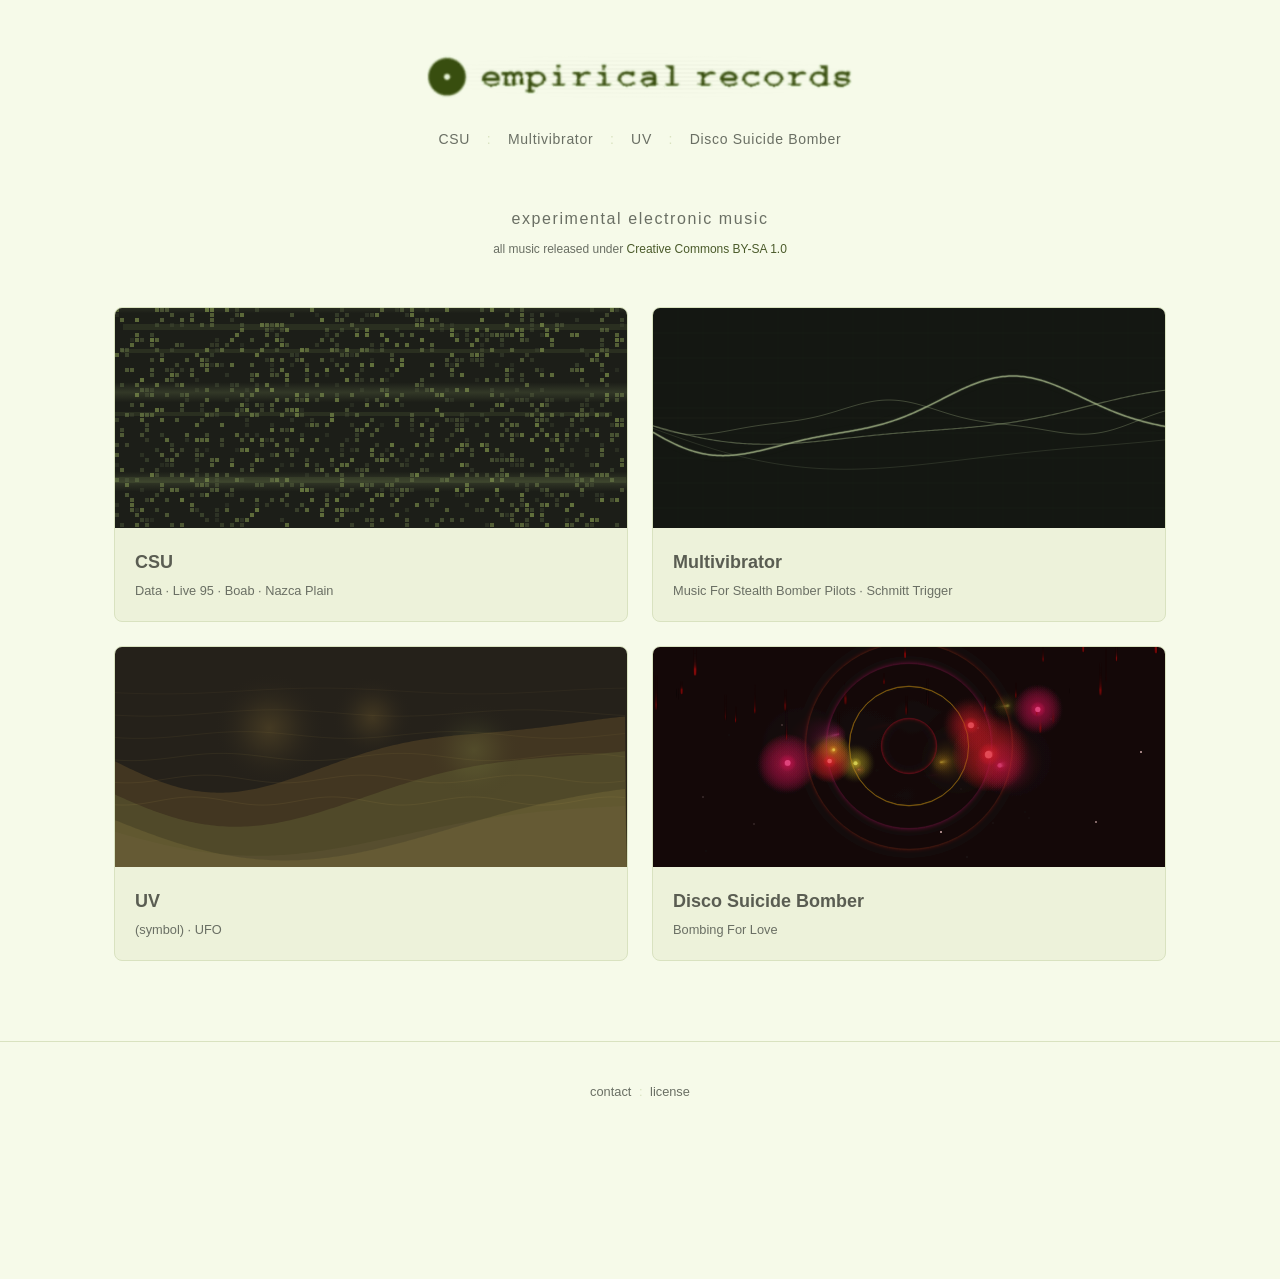
==== index.html @ c66c8b24 "Add audio-reactive canvas animations using Web Audio API Connect the audio player to an AnalyserNode" ====
<!DOCTYPE html>
<html lang="en">
<head>
    <meta charset="UTF-8">
    <meta name="viewport" content="width=device-width, initial-scale=1.0">
    <title>empirical records | Experimental Electronic Music</title>
    <meta name="description" content="Independent archive of experimental electronic music from CSU, Multivibrator, UV, and Disco Suicide Bomber. All releases are under Creative Commons BY-SA 1.0.">
    <link rel="canonical" href="https://www.empiricalrecords.com/">
    <meta property="og:type" content="website">
    <meta property="og:site_name" content="empirical records">
    <meta property="og:title" content="empirical records">
    <meta property="og:description" content="Independent archive of experimental electronic music from CSU, Multivibrator, UV, and Disco Suicide Bomber.">
    <meta property="og:url" content="https://www.empiricalrecords.com/">
    <meta property="og:image" content="https://www.empiricalrecords.com/images/empiricalRecordsLogo.gif">
    <meta name="twitter:card" content="summary">
    <link rel="stylesheet" href="css/style.css?v4">
    <link rel="icon" href="/favicon.ico" type="image/x-icon">
    <link rel="shortcut icon" href="/favicon.ico" type="image/x-icon">
</head>
<body>
    <header>
        <a href="/" class="logo-link">
            <img src="images/empiricalRecordsLogo.gif" alt="empirical records" class="logo">
        </a>
        <nav id="main-nav" aria-label="Artists">
            <a href="/artist-csu">CSU</a>
            <span class="sep">:</span>
            <a href="/artist-multivibrator">Multivibrator</a>
            <span class="sep">:</span>
            <a href="/artist-uv">UV</a>
            <span class="sep">:</span>
            <a href="/artist-dsb">Disco Suicide Bomber</a>
        </nav>
    </header>

    <main class="home">
        <section class="hero">
            <h1 class="sr-only">empirical records</h1>
            <p class="tagline">experimental electronic music</p>
            <p class="cc-note">all music released under <a href="https://creativecommons.org/licenses/by-sa/1.0/" target="_blank" rel="noopener">Creative Commons BY-SA 1.0</a></p>
        </section>

        <section class="artists-grid">
            <a href="/artist-csu" class="artist-card">
                <div class="artist-card-img" data-artist="csu"></div>
                <div class="artist-card-body">
                    <h2>CSU</h2>
                    <p>Data &middot; Live 95 &middot; Boab &middot; Nazca Plain</p>
                </div>
            </a>
            <a href="/artist-multivibrator" class="artist-card">
                <div class="artist-card-img" data-artist="multivibrator"></div>
                <div class="artist-card-body">
                    <h2>Multivibrator</h2>
                    <p>Music For Stealth Bomber Pilots &middot; Schmitt Trigger</p>
                </div>
            </a>
            <a href="/artist-uv" class="artist-card">
                <div class="artist-card-img" data-artist="uv"></div>
                <div class="artist-card-body">
                    <h2>UV</h2>
                    <p>(symbol) &middot; UFO</p>
                </div>
            </a>
            <a href="/artist-dsb" class="artist-card">
                <div class="artist-card-img" data-artist="dsb"></div>
                <div class="artist-card-body">
                    <h2>Disco Suicide Bomber</h2>
                    <p>Bombing For Love</p>
                </div>
            </a>
        </section>
    </main>

    <div id="player" class="player" aria-hidden="true" inert>
        <div class="player-track" aria-live="polite">
            <span id="player-artist" class="player-artist"></span>
            <span id="player-title" class="player-title"></span>
        </div>
        <div class="player-controls">
            <button id="player-prev" class="player-btn" title="Previous" aria-label="Previous track">&#9664;&#9664;</button>
            <button id="player-play" class="player-btn player-btn-main" title="Play" aria-label="Play" aria-pressed="false">&#9654;</button>
            <button id="player-next" class="player-btn" title="Next" aria-label="Next track">&#9654;&#9654;</button>
        </div>
        <div class="player-progress-wrap" id="player-progress-wrap" tabindex="0" role="slider" aria-label="Seek position" aria-valuemin="0" aria-valuemax="100" aria-valuenow="0">
            <div class="player-progress" id="player-progress"></div>
        </div>
        <div class="player-time">
            <span id="player-current">0:00</span>
            <span id="player-duration">0:00</span>
        </div>
        <div class="player-volume-wrap">
            <input type="range" id="player-volume" min="0" max="1" step="0.01" value="0.8" class="player-volume" aria-label="Volume">
        </div>
    </div>

    <footer>
        <a href="mailto:info@empiricalrecords.com">contact</a>
        <span class="sep">:</span>
        <a href="https://creativecommons.org/licenses/by-sa/1.0/" target="_blank" rel="noopener">license</a>
    </footer>

    <script src="js/cards.js?v5"></script>
    <script src="js/player.js?v5"></script>
</body>
</html>
---- css/style.css ----
/* === Reset & Base === */
*, *::before, *::after { box-sizing: border-box; margin: 0; padding: 0; }

:root {
    --bg: #F6FAE9;
    --bg-card: #EDF2DA;
    --bg-dark: #3A3D32;
    --text: #5A5D52;
    --text-muted: #6A6F64;
    --accent: #4A5A2A;
    --accent-light: #6B7B4A;
    --border: #D9E2C0;
    --player-bg: #3A3D32;
    --player-text: #D9E2C0;
    --player-accent: #A8B88A;
}

html { font-size: 16px; scroll-behavior: smooth; }

body {
    font-family: -apple-system, BlinkMacSystemFont, 'Segoe UI', Roboto, sans-serif;
    color: var(--text);
    background-color: var(--bg);
    line-height: 1.6;
    min-height: 100vh;
    padding-bottom: 80px;
}

a { color: var(--accent); text-decoration: none; transition: color 0.2s; }
a:hover { color: var(--text); }

/* === Header === */
header {
    text-align: center;
    padding: 3rem 1rem 1.5rem;
}

.logo-link {
    display: inline-flex;
    align-items: center;
    gap: 0.75rem;
    color: var(--text);
    transition: transform 0.3s ease, filter 0.3s ease;
    position: relative;
}
.logo-link:hover {
    color: var(--accent);
    transform: scale(1.03);
    filter: drop-shadow(0 2px 8px rgba(74, 90, 42, 0.2));
}

/* Subtle scan-line / static overlay on logo */
.logo-link::after {
    content: '';
    position: absolute;
    inset: 0;
    background:
        repeating-linear-gradient(
            0deg,
            transparent,
            transparent 2px,
            rgba(90, 93, 82, 0.03) 2px,
            rgba(90, 93, 82, 0.03) 4px
        );
    pointer-events: none;
    animation: logo-scan 4s linear infinite;
    mix-blend-mode: multiply;
    -webkit-mask-image: radial-gradient(ellipse 70% 60% at center, black 30%, transparent 70%);
    mask-image: radial-gradient(ellipse 70% 60% at center, black 30%, transparent 70%);
}

@keyframes logo-scan {
    0% { background-position: 0 0; }
    100% { background-position: 0 40px; }
}

.logo {
    height: 56px;
    width: auto;
}

nav#main-nav {
    margin-top: 1rem;
    font-size: 0.875rem;
    letter-spacing: 0.05em;
}

nav#main-nav a {
    color: var(--text-muted);
    padding: 0.25rem 0.5rem;
    transition: color 0.2s;
    position: relative;
}
nav#main-nav a::after {
    content: '';
    position: absolute;
    bottom: 0;
    left: 50%;
    width: 0;
    height: 1px;
    background: var(--accent);
    transition: width 0.25s ease, left 0.25s ease;
}
nav#main-nav a:hover::after {
    width: 80%;
    left: 10%;
}
nav#main-nav a:hover,
nav#main-nav a.active { color: var(--text); }
nav#main-nav a.active::after {
    width: 80%;
    left: 10%;
}

.sep { color: var(--border); margin: 0 0.25rem; }

/* === Home Hero === */
.home .hero {
    text-align: center;
    padding: 2rem 1rem 3rem;
}

.tagline {
    font-size: 1rem;
    color: var(--text-muted);
    letter-spacing: 0.1em;
    margin-bottom: 0.5rem;
}

.sr-only {
    position: absolute;
    width: 1px;
    height: 1px;
    padding: 0;
    margin: -1px;
    overflow: hidden;
    clip: rect(0, 0, 0, 0);
    white-space: nowrap;
    border: 0;
}

.cc-note {
    font-size: 0.75rem;
    color: var(--text-muted);
}

/* === Artists Grid === */
.artists-grid {
    display: grid;
    grid-template-columns: repeat(2, 1fr);
    gap: 1.5rem;
    max-width: 1100px;
    margin: 0 auto;
    padding: 0 1.5rem 3rem;
}

.artist-card {
    display: block;
    background: var(--bg-card);
    border: 1px solid var(--border);
    border-radius: 8px;
    overflow: hidden;
    transition: transform 0.25s ease, box-shadow 0.25s ease;
    color: var(--text);
}
.artist-card:hover {
    transform: translateY(-3px);
    box-shadow: 0 8px 30px rgba(0,0,0,0.12);
    color: var(--text);
}

.artist-card-img {
    height: 220px;
    background-size: cover;
    background-position: center;
    position: relative;
    overflow: hidden;
}

.artist-card-body {
    padding: 1.25rem;
}

.artist-card h2 {
    font-size: 1.125rem;
    font-weight: 600;
    margin-bottom: 0.25rem;
}

.artist-card p {
    font-size: 0.8rem;
    color: var(--text-muted);
}

/* === Artist Page === */
.artist-page {
    max-width: 900px;
    margin: 0 auto;
    padding: 0 1.5rem 3rem;
}

.artist-hero {
    position: relative;
    height: 160px;
    max-width: 900px;
    margin: 0 auto;
    overflow: hidden;
    border-radius: 8px;
}

.artist-hero canvas {
    width: 100%;
    height: 100%;
    display: block;
}

/* Fade bottom edge of hero into page background */
.artist-hero::after {
    content: '';
    position: absolute;
    bottom: 0;
    left: 0;
    right: 0;
    height: 60px;
    background: linear-gradient(to bottom, transparent, var(--bg));
    pointer-events: none;
}

.artist-header {
    text-align: center;
    padding: 1rem 0 2rem;
}

.artist-header h1 {
    font-size: 1.75rem;
    font-weight: 300;
    letter-spacing: 0.1em;
}

/* === Album === */
.album {
    margin-bottom: 2.5rem;
}

.album-title {
    font-size: 1rem;
    font-weight: 600;
    letter-spacing: 0.05em;
    color: var(--accent);
    border-bottom: 1px solid var(--border);
    border-left: 3px solid var(--accent);
    padding: 0.25rem 0 0.5rem 0.75rem;
    margin-bottom: 0.75rem;
}

/* === Track List === */
.track-list {
    list-style: none;
}

.track {
    display: flex;
    align-items: center;
    padding: 0.5rem 0.75rem;
    border-radius: 4px;
    cursor: pointer;
    transition: background-color 0.15s, border-color 0.15s;
    font-size: 0.875rem;
    gap: 0.75rem;
    border-left: 2px solid transparent;
}

.track:hover {
    background-color: var(--bg-card);
    border-left-color: var(--accent-light);
}

.track:focus-visible {
    outline: 2px solid var(--accent-light);
    outline-offset: 2px;
    background-color: var(--bg-card);
}

.track.playing {
    background-color: var(--bg-card);
    color: var(--accent);
    border-left-color: var(--accent);
}

/* Animated equalizer bars for playing track */
.track.playing .track-number {
    display: flex;
    align-items: flex-end;
    justify-content: center;
    gap: 1px;
    height: 14px;
}
.track.playing .track-number span { display: none; }
.track.playing .track-number::before,
.track.playing .track-number::after {
    content: '';
    width: 2px;
    background: var(--accent);
    border-radius: 1px;
    animation: eq-bar 0.8s ease-in-out infinite alternate;
}
.track.playing .track-number::before {
    height: 10px;
    animation-delay: 0s;
}
.track.playing .track-number::after {
    height: 6px;
    animation-delay: 0.3s;
}

@keyframes eq-bar {
    0% { height: 3px; }
    100% { height: 12px; }
}

.track-number {
    color: var(--text-muted);
    font-size: 0.75rem;
    min-width: 1.5rem;
    text-align: right;
}

.track-name {
    flex: 1;
}

.track-duration {
    color: var(--text-muted);
    font-size: 0.8rem;
    font-variant-numeric: tabular-nums;
}

/* === Image Gallery === */
.gallery-section {
    margin-top: 3rem;
}

.gallery-section h2 {
    font-size: 1rem;
    font-weight: 600;
    letter-spacing: 0.05em;
    color: var(--accent);
    border-bottom: 1px solid var(--border);
    padding-bottom: 0.5rem;
    margin-bottom: 1rem;
}

.gallery {
    display: grid;
    grid-template-columns: repeat(auto-fill, minmax(150px, 1fr));
    gap: 0.75rem;
}

.gallery img {
    width: 100%;
    height: 150px;
    object-fit: cover;
    border-radius: 6px;
    cursor: pointer;
    transition: transform 0.25s ease, box-shadow 0.25s ease;
    border: 1px solid var(--border);
}

.gallery img:hover {
    transform: scale(1.03);
    box-shadow: 0 4px 16px rgba(0,0,0,0.1);
}

.gallery img:focus-visible {
    outline: 2px solid var(--accent-light);
    outline-offset: 2px;
    transform: scale(1.03);
}

/* === Lightbox === */
.lightbox {
    display: none;
    position: fixed;
    inset: 0;
    background: rgba(0,0,0,0.9);
    z-index: 1000;
    align-items: center;
    justify-content: center;
    cursor: pointer;
}

.lightbox.active {
    display: flex;
}

.lightbox img {
    max-width: 90vw;
    max-height: 90vh;
    object-fit: contain;
    border-radius: 4px;
}

.lightbox-close {
    position: absolute;
    top: 1rem;
    right: 1.5rem;
    color: white;
    font-size: 2rem;
    cursor: pointer;
    background: none;
    border: none;
    line-height: 1;
}

/* === Player === */
.player {
    position: fixed;
    bottom: 0;
    left: 0;
    right: 0;
    background: var(--player-bg);
    color: var(--player-text);
    display: flex;
    align-items: center;
    gap: 1rem;
    padding: 0.75rem 1.5rem;
    z-index: 900;
    box-shadow: 0 -2px 10px rgba(0,0,0,0.15);
    transform: translateY(100%);
    transition: transform 0.3s ease;
    visibility: hidden;
    pointer-events: none;
}

.player.visible {
    transform: translateY(0);
    visibility: visible;
    pointer-events: auto;
}

.player-track {
    min-width: 0;
    flex: 0 1 200px;
    overflow: hidden;
}

.player-artist {
    display: block;
    font-size: 0.7rem;
    color: var(--player-accent);
    white-space: nowrap;
    overflow: hidden;
    text-overflow: ellipsis;
}

.player-title {
    display: block;
    font-size: 0.85rem;
    white-space: nowrap;
    overflow: hidden;
    text-overflow: ellipsis;
}

.player-controls {
    display: flex;
    align-items: center;
    gap: 0.25rem;
}

.player-btn {
    background: none;
    border: none;
    color: var(--player-text);
    font-size: 0.75rem;
    cursor: pointer;
    padding: 0.4rem;
    border-radius: 50%;
    width: 32px;
    height: 32px;
    display: flex;
    align-items: center;
    justify-content: center;
    transition: background 0.15s;
}
.player-btn:hover { background: rgba(255,255,255,0.1); }
.player-btn:focus-visible {
    outline: 2px solid var(--player-accent);
    outline-offset: 2px;
}

.player-btn-main {
    font-size: 1rem;
    width: 40px;
    height: 40px;
    background: rgba(255,255,255,0.1);
}
.player-btn-main:hover { background: rgba(255,255,255,0.2); }

.player-progress-wrap {
    flex: 1;
    height: 4px;
    background: rgba(255,255,255,0.15);
    border-radius: 2px;
    cursor: pointer;
    position: relative;
}

.player-progress-wrap:focus-visible {
    outline: 2px solid var(--player-accent);
    outline-offset: 3px;
}

.player-progress {
    height: 100%;
    background: var(--player-accent);
    border-radius: 2px;
    width: 0%;
    transition: width 0.1s linear;
}

.player-time {
    display: flex;
    gap: 0.5rem;
    font-size: 0.7rem;
    color: var(--player-accent);
    font-variant-numeric: tabular-nums;
    min-width: 80px;
    justify-content: center;
}

.player-volume-wrap {
    width: 80px;
}

.player-volume {
    -webkit-appearance: none;
    appearance: none;
    width: 100%;
    height: 4px;
    background: rgba(255,255,255,0.15);
    border-radius: 2px;
    outline: none;
}

.player-volume::-webkit-slider-thumb {
    -webkit-appearance: none;
    width: 12px;
    height: 12px;
    background: var(--player-accent);
    border-radius: 50%;
    cursor: pointer;
}

.player-volume::-moz-range-thumb {
    width: 12px;
    height: 12px;
    background: var(--player-accent);
    border-radius: 50%;
    cursor: pointer;
    border: none;
}

.player-volume:focus-visible {
    outline: 2px solid var(--player-accent);
    outline-offset: 3px;
}

/* === Footer === */
footer {
    text-align: center;
    padding: 2.5rem 1rem 6rem;
    font-size: 0.8rem;
    color: var(--text-muted);
    border-top: 1px solid var(--border);
    margin-top: 2rem;
}

footer a { color: var(--text-muted); }
footer a:hover { color: var(--text); }

a:focus-visible {
    outline: 2px solid var(--accent-light);
    outline-offset: 2px;
}

/* === Responsive === */
@media (max-width: 768px) {
    .logo { height: 44px; }
    .artists-grid { grid-template-columns: 1fr; padding: 0 1rem 2rem; }
    .artist-card-img { height: 180px; }
    .player { gap: 0.5rem; padding: 0.5rem 0.75rem; flex-wrap: wrap; }
    .player-track { flex: 1 1 100%; order: -1; }
    .player-volume-wrap { display: none; }
    .player-time { min-width: 60px; font-size: 0.65rem; }
    .gallery { grid-template-columns: repeat(auto-fill, minmax(120px, 1fr)); }
}

@media (max-width: 480px) {
    .logo { height: 36px; }
    nav#main-nav { font-size: 0.8rem; }
    .artist-card-img { height: 160px; }
}
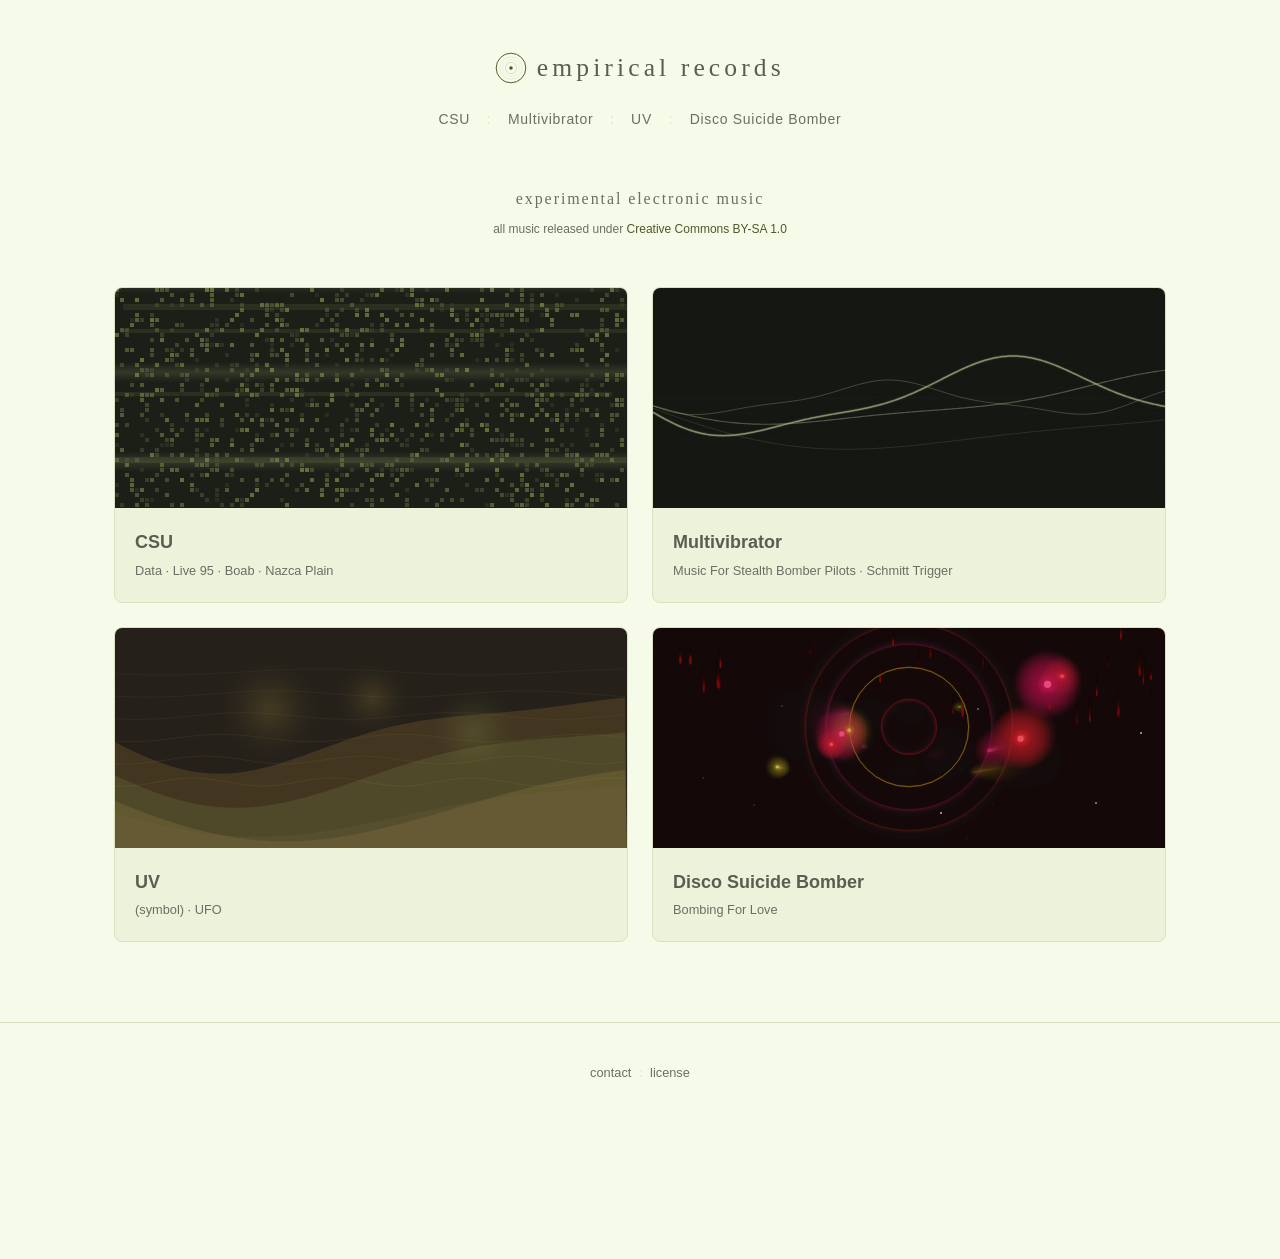
==== commit b994e5af: "Add SVG logo, full-size lightbox images, and typography refinements Replace blurry GIF logo with cri" ====
--- a/index.html
+++ b/index.html
@@ -13,14 +13,15 @@
     <meta property="og:url" content="https://www.empiricalrecords.com/">
     <meta property="og:image" content="https://www.empiricalrecords.com/images/empiricalRecordsLogo.gif">
     <meta name="twitter:card" content="summary">
-    <link rel="stylesheet" href="css/style.css?v4">
+    <link rel="stylesheet" href="css/style.css?v6">
     <link rel="icon" href="/favicon.ico" type="image/x-icon">
     <link rel="shortcut icon" href="/favicon.ico" type="image/x-icon">
 </head>
 <body>
     <header>
         <a href="/" class="logo-link">
-            <img src="images/empiricalRecordsLogo.gif" alt="empirical records" class="logo">
+            <img src="images/vinyl.svg" alt="" class="logo-icon">
+            <span class="logo-text">empirical records</span>
         </a>
         <nav id="main-nav" aria-label="Artists">
             <a href="/artist-csu">CSU</a>
@@ -101,6 +102,6 @@
     </footer>
 
     <script src="js/cards.js?v5"></script>
-    <script src="js/player.js?v5"></script>
+    <script src="js/player.js?v7"></script>
 </body>
 </html>
--- a/css/style.css
+++ b/css/style.css
@@ -38,45 +38,27 @@
 .logo-link {
     display: inline-flex;
     align-items: center;
-    gap: 0.75rem;
+    gap: 0.6rem;
     color: var(--text);
     transition: transform 0.3s ease, filter 0.3s ease;
-    position: relative;
 }
 .logo-link:hover {
     color: var(--accent);
-    transform: scale(1.03);
-    filter: drop-shadow(0 2px 8px rgba(74, 90, 42, 0.2));
-}
-
-/* Subtle scan-line / static overlay on logo */
-.logo-link::after {
-    content: '';
-    position: absolute;
-    inset: 0;
-    background:
-        repeating-linear-gradient(
-            0deg,
-            transparent,
-            transparent 2px,
-            rgba(90, 93, 82, 0.03) 2px,
-            rgba(90, 93, 82, 0.03) 4px
-        );
-    pointer-events: none;
-    animation: logo-scan 4s linear infinite;
-    mix-blend-mode: multiply;
-    -webkit-mask-image: radial-gradient(ellipse 70% 60% at center, black 30%, transparent 70%);
-    mask-image: radial-gradient(ellipse 70% 60% at center, black 30%, transparent 70%);
-}
-
-@keyframes logo-scan {
-    0% { background-position: 0 0; }
-    100% { background-position: 0 40px; }
-}
-
-.logo {
-    height: 56px;
-    width: auto;
+    transform: scale(1.02);
+    filter: drop-shadow(0 2px 8px rgba(74, 90, 42, 0.15));
+}
+
+.logo-icon {
+    height: 32px;
+    width: 32px;
+}
+
+.logo-text {
+    font-family: Georgia, 'Times New Roman', serif;
+    font-size: 1.6rem;
+    font-weight: normal;
+    letter-spacing: 0.16em;
+    color: var(--text);
 }
 
 nav#main-nav {
@@ -121,9 +103,10 @@
 }
 
 .tagline {
+    font-family: Georgia, 'Times New Roman', serif;
     font-size: 1rem;
     color: var(--text-muted);
-    letter-spacing: 0.1em;
+    letter-spacing: 0.12em;
     margin-bottom: 0.5rem;
 }
 
@@ -232,9 +215,10 @@
 }
 
 .artist-header h1 {
+    font-family: Georgia, 'Times New Roman', serif;
     font-size: 1.75rem;
-    font-weight: 300;
-    letter-spacing: 0.1em;
+    font-weight: normal;
+    letter-spacing: 0.12em;
 }
 
 /* === Album === */
@@ -379,18 +363,22 @@
 
 /* === Lightbox === */
 .lightbox {
-    display: none;
     position: fixed;
     inset: 0;
     background: rgba(0,0,0,0.9);
     z-index: 1000;
+    display: flex;
     align-items: center;
     justify-content: center;
     cursor: pointer;
+    opacity: 0;
+    visibility: hidden;
+    transition: opacity 0.3s ease, visibility 0.3s ease;
 }
 
 .lightbox.active {
-    display: flex;
+    opacity: 1;
+    visibility: visible;
 }
 
 .lightbox img {
@@ -398,6 +386,12 @@
     max-height: 90vh;
     object-fit: contain;
     border-radius: 4px;
+    transform: scale(0.95);
+    transition: transform 0.3s ease;
+}
+
+.lightbox.active img {
+    transform: scale(1);
 }
 
 .lightbox-close {
@@ -585,7 +579,8 @@
 
 /* === Responsive === */
 @media (max-width: 768px) {
-    .logo { height: 44px; }
+    .logo-icon { height: 26px; width: 26px; }
+    .logo-text { font-size: 1.3rem; }
     .artists-grid { grid-template-columns: 1fr; padding: 0 1rem 2rem; }
     .artist-card-img { height: 180px; }
     .player { gap: 0.5rem; padding: 0.5rem 0.75rem; flex-wrap: wrap; }
@@ -596,7 +591,8 @@
 }
 
 @media (max-width: 480px) {
-    .logo { height: 36px; }
+    .logo-icon { height: 22px; width: 22px; }
+    .logo-text { font-size: 1.1rem; }
     nav#main-nav { font-size: 0.8rem; }
     .artist-card-img { height: 160px; }
 }
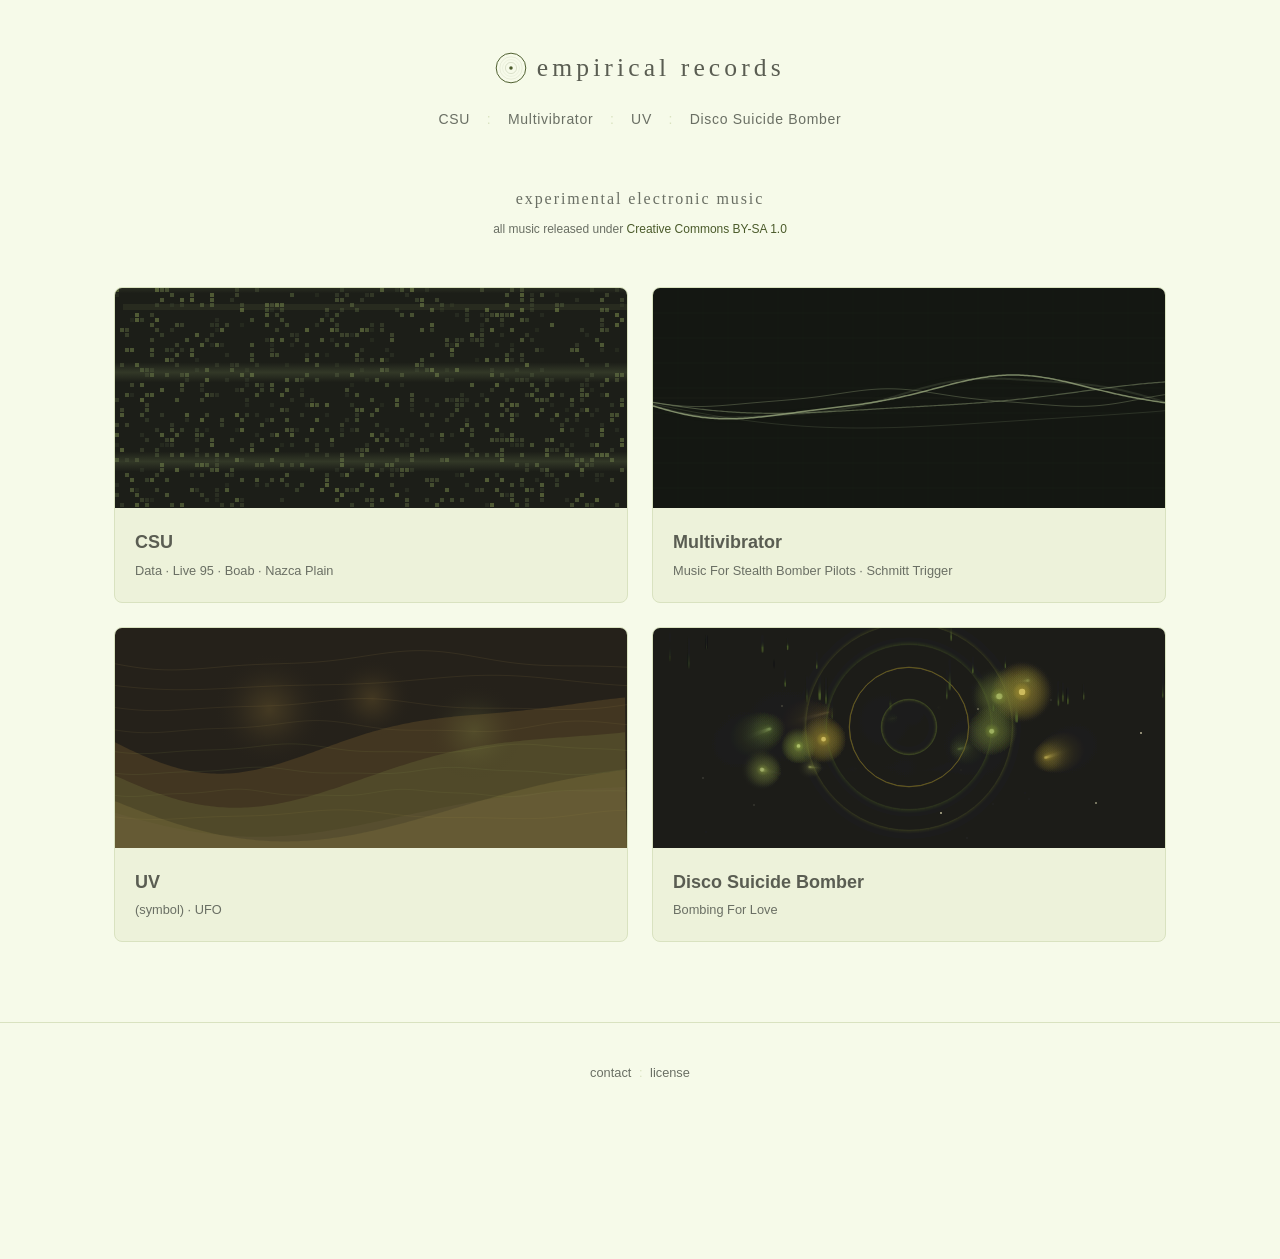
==== commit bbb1e6a4: "Rework canvas animations: site palette, equalizer, oscilloscope, reactivity DSB: swap red/crimson/ma" ====
--- a/index.html
+++ b/index.html
@@ -101,7 +101,7 @@
         <a href="https://creativecommons.org/licenses/by-sa/1.0/" target="_blank" rel="noopener">license</a>
     </footer>
 
-    <script src="js/cards.js?v5"></script>
+    <script src="js/cards.js?v6"></script>
     <script src="js/player.js?v7"></script>
 </body>
 </html>
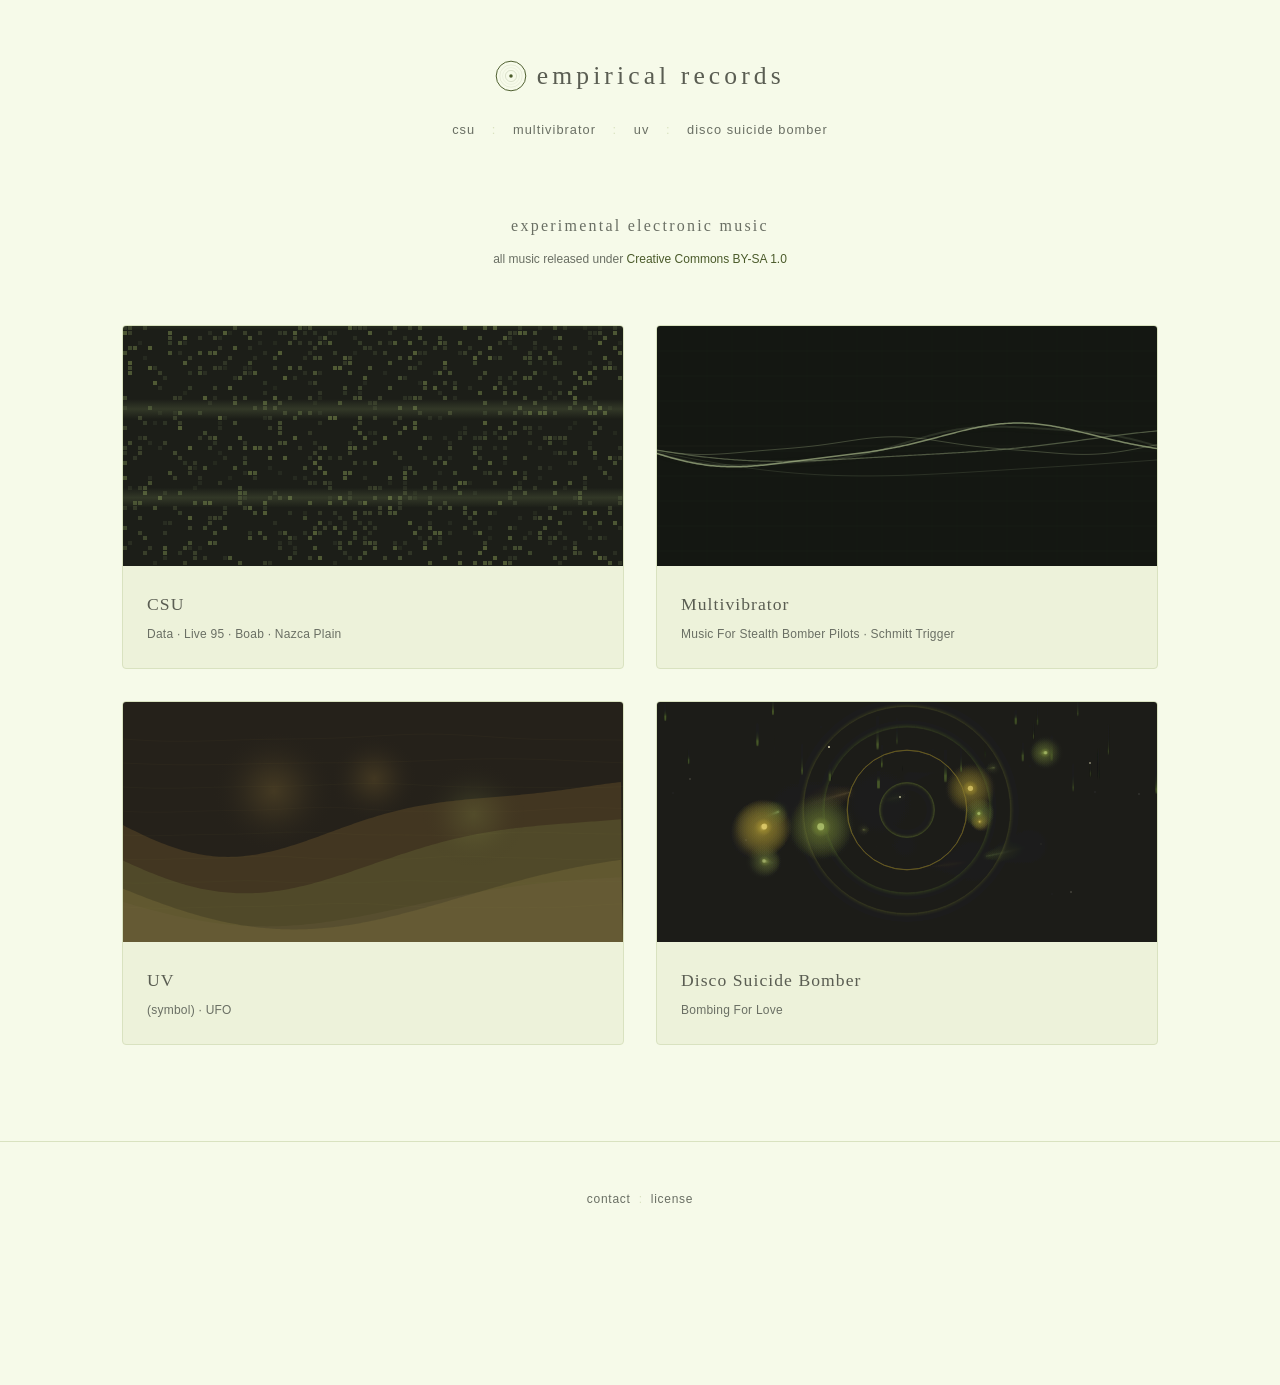
==== commit fd620d42: "Refine typography, spacing, and visual polish for editorial quality Serif headings on cards, album t" ====
--- a/index.html
+++ b/index.html
@@ -13,7 +13,7 @@
     <meta property="og:url" content="https://www.empiricalrecords.com/">
     <meta property="og:image" content="https://www.empiricalrecords.com/images/empiricalRecordsLogo.gif">
     <meta name="twitter:card" content="summary">
-    <link rel="stylesheet" href="css/style.css?v6">
+    <link rel="stylesheet" href="css/style.css?v7">
     <link rel="icon" href="/favicon.ico" type="image/x-icon">
     <link rel="shortcut icon" href="/favicon.ico" type="image/x-icon">
 </head>
@@ -101,7 +101,7 @@
         <a href="https://creativecommons.org/licenses/by-sa/1.0/" target="_blank" rel="noopener">license</a>
     </footer>
 
-    <script src="js/cards.js?v6"></script>
+    <script src="js/cards.js?v7"></script>
     <script src="js/player.js?v7"></script>
 </body>
 </html>
--- a/css/style.css
+++ b/css/style.css
@@ -32,7 +32,7 @@
 /* === Header === */
 header {
     text-align: center;
-    padding: 3rem 1rem 1.5rem;
+    padding: 3.5rem 1rem 2rem;
 }
 
 .logo-link {
@@ -62,9 +62,10 @@
 }
 
 nav#main-nav {
-    margin-top: 1rem;
-    font-size: 0.875rem;
-    letter-spacing: 0.05em;
+    margin-top: 1.25rem;
+    font-size: 0.8rem;
+    letter-spacing: 0.08em;
+    text-transform: lowercase;
 }
 
 nav#main-nav a {
@@ -99,15 +100,15 @@
 /* === Home Hero === */
 .home .hero {
     text-align: center;
-    padding: 2rem 1rem 3rem;
+    padding: 2.5rem 1rem 3.5rem;
 }
 
 .tagline {
     font-family: Georgia, 'Times New Roman', serif;
     font-size: 1rem;
     color: var(--text-muted);
-    letter-spacing: 0.12em;
-    margin-bottom: 0.5rem;
+    letter-spacing: 0.14em;
+    margin-bottom: 0.75rem;
 }
 
 .sr-only {
@@ -131,29 +132,29 @@
 .artists-grid {
     display: grid;
     grid-template-columns: repeat(2, 1fr);
-    gap: 1.5rem;
+    gap: 2rem;
     max-width: 1100px;
     margin: 0 auto;
-    padding: 0 1.5rem 3rem;
+    padding: 0 2rem 3rem;
 }
 
 .artist-card {
     display: block;
     background: var(--bg-card);
     border: 1px solid var(--border);
-    border-radius: 8px;
+    border-radius: 4px;
     overflow: hidden;
-    transition: transform 0.25s ease, box-shadow 0.25s ease;
+    transition: transform 0.3s ease, box-shadow 0.3s ease;
     color: var(--text);
 }
 .artist-card:hover {
-    transform: translateY(-3px);
-    box-shadow: 0 8px 30px rgba(0,0,0,0.12);
+    transform: translateY(-2px);
+    box-shadow: 0 12px 40px rgba(0,0,0,0.08);
     color: var(--text);
 }
 
 .artist-card-img {
-    height: 220px;
+    height: 240px;
     background-size: cover;
     background-position: center;
     position: relative;
@@ -161,18 +162,21 @@
 }
 
 .artist-card-body {
-    padding: 1.25rem;
+    padding: 1.5rem;
 }
 
 .artist-card h2 {
-    font-size: 1.125rem;
-    font-weight: 600;
-    margin-bottom: 0.25rem;
+    font-family: Georgia, 'Times New Roman', serif;
+    font-size: 1.1rem;
+    font-weight: normal;
+    letter-spacing: 0.06em;
+    margin-bottom: 0.4rem;
 }
 
 .artist-card p {
-    font-size: 0.8rem;
+    font-size: 0.75rem;
     color: var(--text-muted);
+    letter-spacing: 0.02em;
 }
 
 /* === Artist Page === */
@@ -184,11 +188,11 @@
 
 .artist-hero {
     position: relative;
-    height: 160px;
+    height: 180px;
     max-width: 900px;
     margin: 0 auto;
     overflow: hidden;
-    border-radius: 8px;
+    border-radius: 4px;
 }
 
 .artist-hero canvas {
@@ -211,14 +215,14 @@
 
 .artist-header {
     text-align: center;
-    padding: 1rem 0 2rem;
+    padding: 1.5rem 0 2.5rem;
 }
 
 .artist-header h1 {
     font-family: Georgia, 'Times New Roman', serif;
-    font-size: 1.75rem;
+    font-size: 1.6rem;
     font-weight: normal;
-    letter-spacing: 0.12em;
+    letter-spacing: 0.18em;
 }
 
 /* === Album === */
@@ -227,14 +231,15 @@
 }
 
 .album-title {
-    font-size: 1rem;
-    font-weight: 600;
-    letter-spacing: 0.05em;
+    font-family: Georgia, 'Times New Roman', serif;
+    font-size: 0.95rem;
+    font-weight: normal;
+    letter-spacing: 0.06em;
     color: var(--accent);
     border-bottom: 1px solid var(--border);
-    border-left: 3px solid var(--accent);
-    padding: 0.25rem 0 0.5rem 0.75rem;
-    margin-bottom: 0.75rem;
+    border-left: 2px solid var(--accent);
+    padding: 0.3rem 0 0.6rem 0.75rem;
+    margin-bottom: 1rem;
 }
 
 /* === Track List === */
@@ -245,13 +250,14 @@
 .track {
     display: flex;
     align-items: center;
-    padding: 0.5rem 0.75rem;
-    border-radius: 4px;
+    padding: 0.6rem 0.75rem;
+    border-radius: 3px;
     cursor: pointer;
     transition: background-color 0.15s, border-color 0.15s;
-    font-size: 0.875rem;
+    font-size: 0.85rem;
     gap: 0.75rem;
     border-left: 2px solid transparent;
+    letter-spacing: 0.01em;
 }
 
 .track:hover {
@@ -325,13 +331,14 @@
 }
 
 .gallery-section h2 {
-    font-size: 1rem;
-    font-weight: 600;
-    letter-spacing: 0.05em;
+    font-family: Georgia, 'Times New Roman', serif;
+    font-size: 0.95rem;
+    font-weight: normal;
+    letter-spacing: 0.06em;
     color: var(--accent);
     border-bottom: 1px solid var(--border);
-    padding-bottom: 0.5rem;
-    margin-bottom: 1rem;
+    padding-bottom: 0.6rem;
+    margin-bottom: 1.25rem;
 }
 
 .gallery {
@@ -344,21 +351,21 @@
     width: 100%;
     height: 150px;
     object-fit: cover;
-    border-radius: 6px;
-    cursor: pointer;
-    transition: transform 0.25s ease, box-shadow 0.25s ease;
-    border: 1px solid var(--border);
+    border-radius: 3px;
+    cursor: pointer;
+    transition: transform 0.3s ease, box-shadow 0.3s ease, opacity 0.3s ease;
 }
 
 .gallery img:hover {
-    transform: scale(1.03);
-    box-shadow: 0 4px 16px rgba(0,0,0,0.1);
+    transform: scale(1.02);
+    box-shadow: 0 6px 24px rgba(0,0,0,0.12);
+    opacity: 0.92;
 }
 
 .gallery img:focus-visible {
     outline: 2px solid var(--accent-light);
     outline-offset: 2px;
-    transform: scale(1.03);
+    transform: scale(1.02);
 }
 
 /* === Lightbox === */
@@ -562,11 +569,12 @@
 /* === Footer === */
 footer {
     text-align: center;
-    padding: 2.5rem 1rem 6rem;
-    font-size: 0.8rem;
+    padding: 3rem 1rem 6rem;
+    font-size: 0.75rem;
+    letter-spacing: 0.06em;
     color: var(--text-muted);
     border-top: 1px solid var(--border);
-    margin-top: 2rem;
+    margin-top: 3rem;
 }
 
 footer a { color: var(--text-muted); }
@@ -579,10 +587,14 @@
 
 /* === Responsive === */
 @media (max-width: 768px) {
+    header { padding: 2.5rem 1rem 1.5rem; }
     .logo-icon { height: 26px; width: 26px; }
     .logo-text { font-size: 1.3rem; }
-    .artists-grid { grid-template-columns: 1fr; padding: 0 1rem 2rem; }
-    .artist-card-img { height: 180px; }
+    .home .hero { padding: 2rem 1rem 2.5rem; }
+    .artists-grid { grid-template-columns: 1fr; gap: 1.5rem; padding: 0 1rem 2rem; }
+    .artist-card-img { height: 200px; }
+    .artist-hero { height: 140px; }
+    .artist-header { padding: 1rem 0 2rem; }
     .player { gap: 0.5rem; padding: 0.5rem 0.75rem; flex-wrap: wrap; }
     .player-track { flex: 1 1 100%; order: -1; }
     .player-volume-wrap { display: none; }
@@ -591,8 +603,10 @@
 }
 
 @media (max-width: 480px) {
+    header { padding: 2rem 1rem 1.25rem; }
     .logo-icon { height: 22px; width: 22px; }
     .logo-text { font-size: 1.1rem; }
-    nav#main-nav { font-size: 0.8rem; }
-    .artist-card-img { height: 160px; }
-}
+    nav#main-nav { font-size: 0.75rem; }
+    .artist-card-img { height: 180px; }
+    .artist-header h1 { font-size: 1.3rem; }
+}
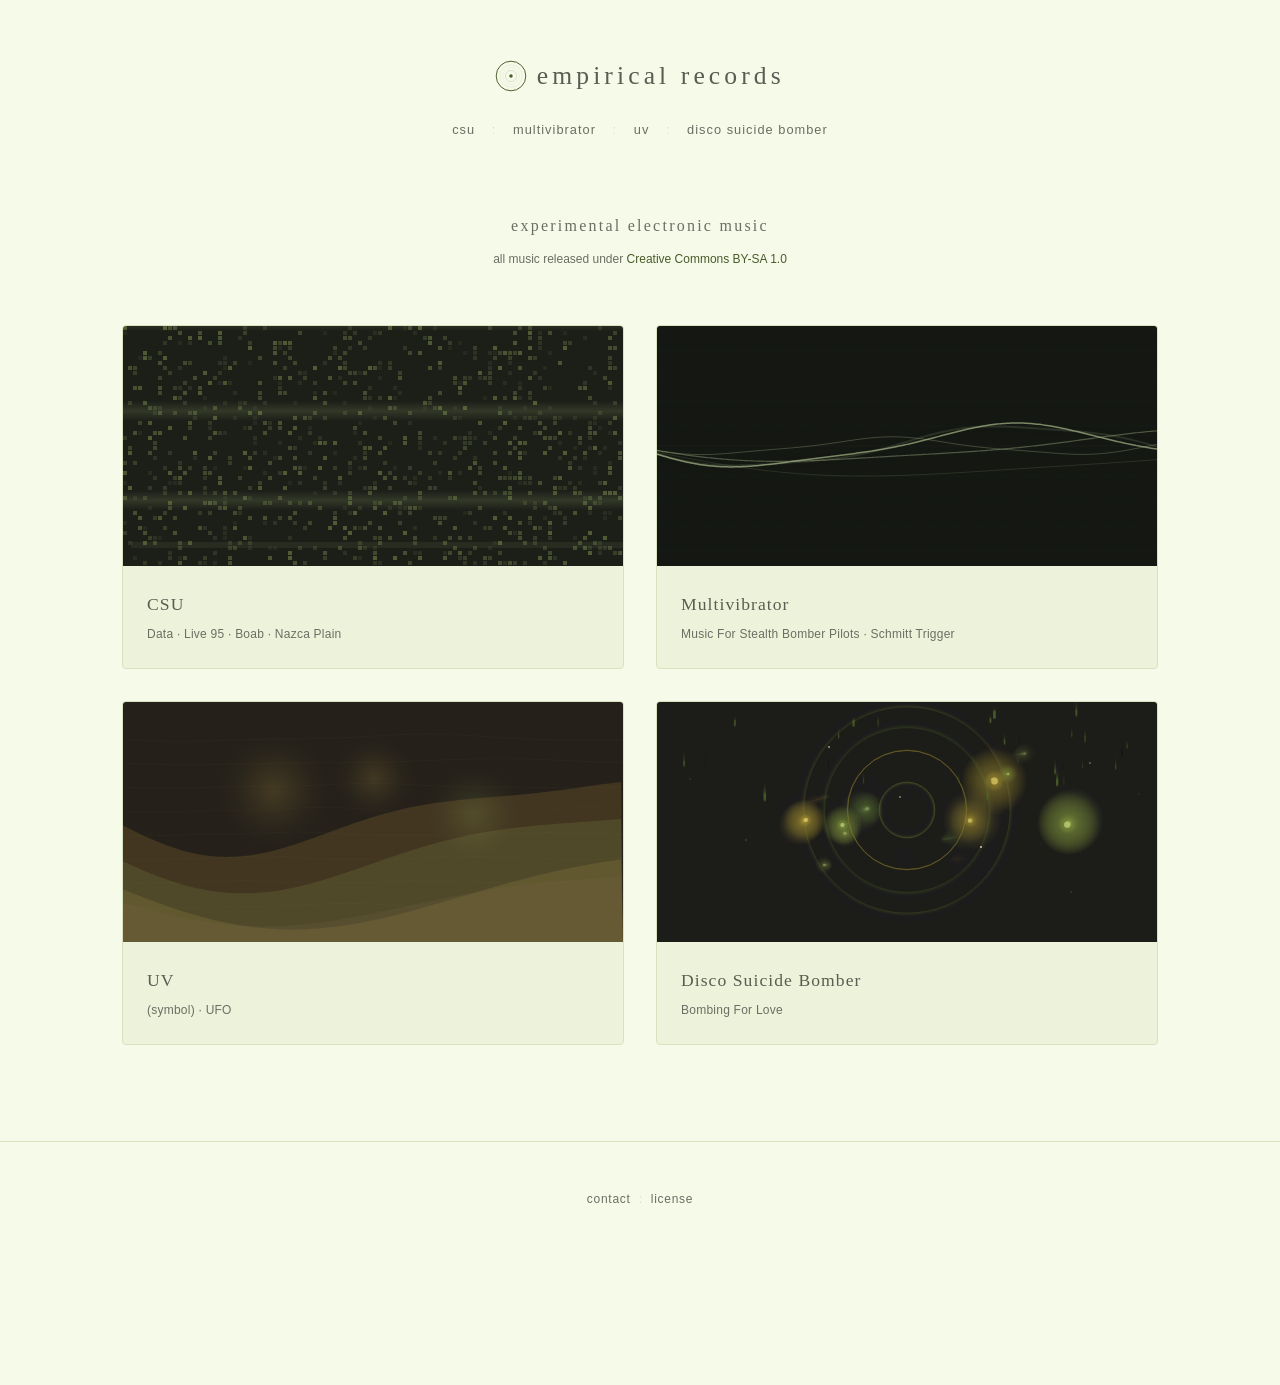
==== commit 7347d8cf: "Add vinyl favicon, OG share images, and SEO improvements - New favicon from vinyl record SVG (multi-" ====
--- a/index.html
+++ b/index.html
@@ -11,11 +11,14 @@
     <meta property="og:title" content="empirical records">
     <meta property="og:description" content="Independent archive of experimental electronic music from CSU, Multivibrator, UV, and Disco Suicide Bomber.">
     <meta property="og:url" content="https://www.empiricalrecords.com/">
-    <meta property="og:image" content="https://www.empiricalrecords.com/images/empiricalRecordsLogo.gif">
-    <meta name="twitter:card" content="summary">
+    <meta property="og:image" content="https://www.empiricalrecords.com/images/og/home.jpg">
+    <meta property="og:image:width" content="1200">
+    <meta property="og:image:height" content="630">
+    <meta name="twitter:card" content="summary_large_image">
     <link rel="stylesheet" href="css/style.css?v7">
-    <link rel="icon" href="/favicon.ico" type="image/x-icon">
-    <link rel="shortcut icon" href="/favicon.ico" type="image/x-icon">
+    <link rel="icon" href="/images/favicon.svg" type="image/svg+xml">
+    <link rel="icon" href="/favicon.ico" sizes="48x48">
+    <link rel="apple-touch-icon" href="/images/apple-touch-icon.png">
 </head>
 <body>
     <header>
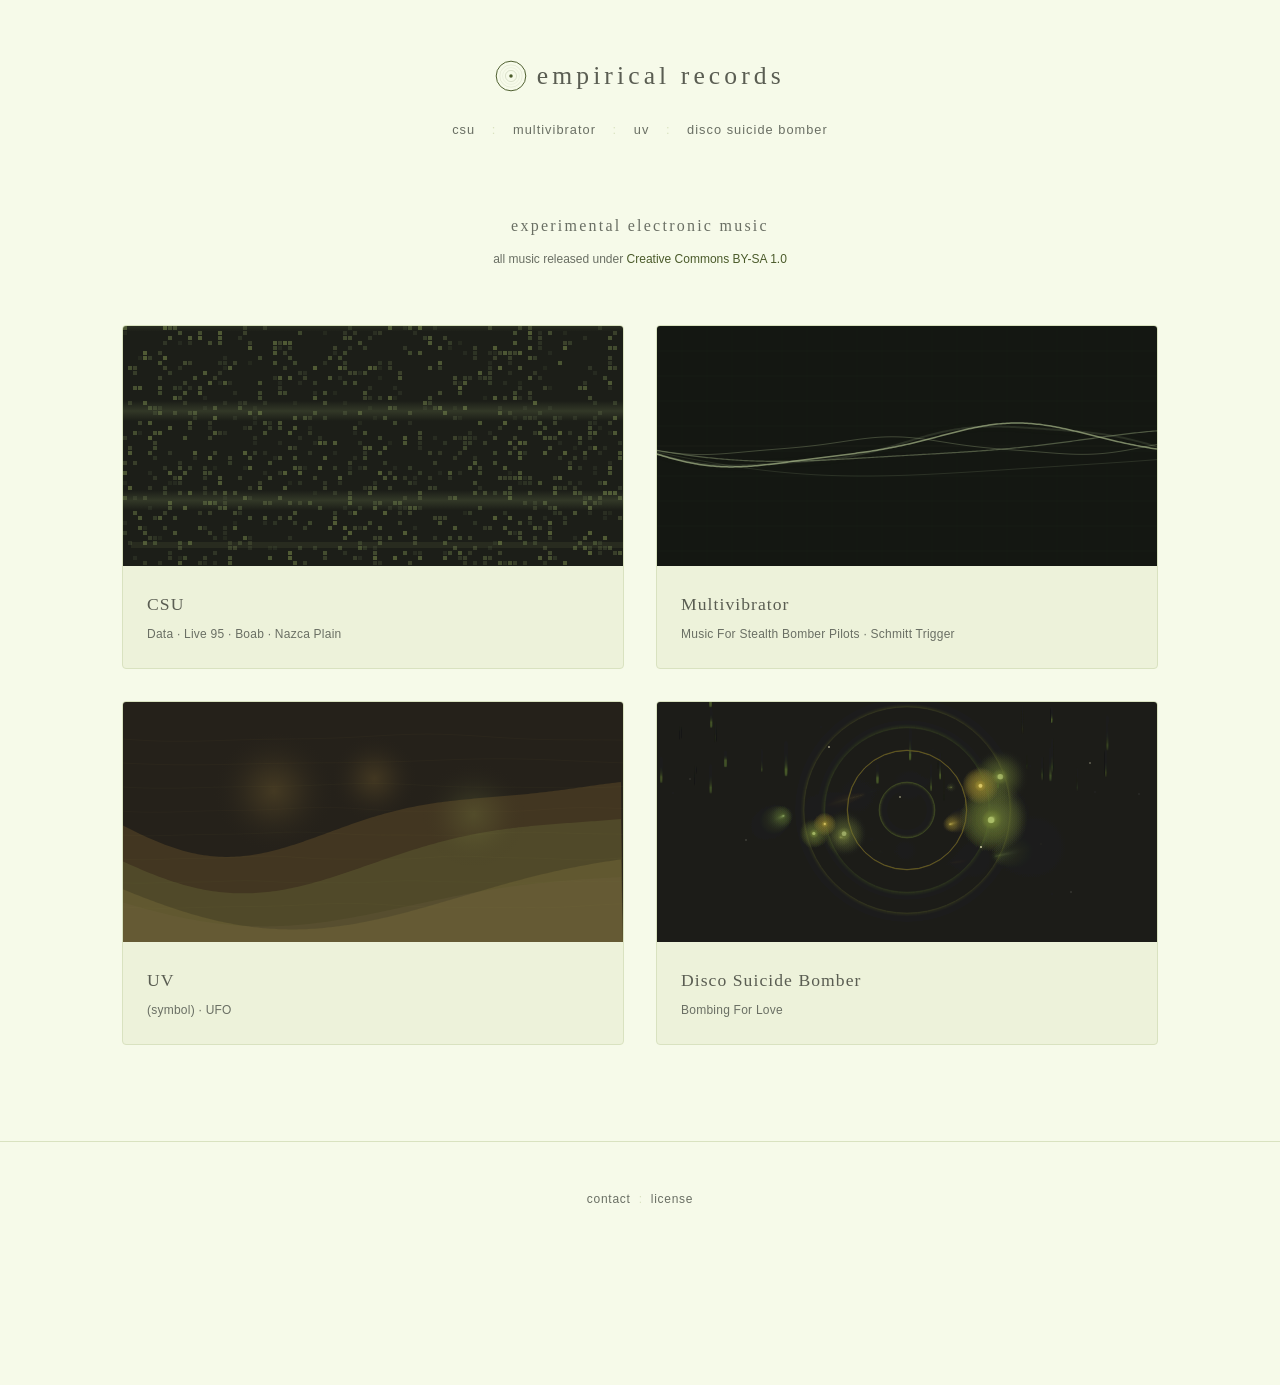
==== commit 9227b202: "Fix mobile nav wrapping and bump text sizes - Hide nav separators on narrow screens, use flex-wrap l" ====
--- a/index.html
+++ b/index.html
@@ -15,7 +15,7 @@
     <meta property="og:image:width" content="1200">
     <meta property="og:image:height" content="630">
     <meta name="twitter:card" content="summary_large_image">
-    <link rel="stylesheet" href="css/style.css?v7">
+    <link rel="stylesheet" href="css/style.css?v8">
     <link rel="icon" href="/images/favicon.svg" type="image/svg+xml">
     <link rel="icon" href="/favicon.ico" sizes="48x48">
     <link rel="apple-touch-icon" href="/images/apple-touch-icon.png">
--- a/css/style.css
+++ b/css/style.css
@@ -606,7 +606,12 @@
     header { padding: 2rem 1rem 1.25rem; }
     .logo-icon { height: 22px; width: 22px; }
     .logo-text { font-size: 1.1rem; }
-    nav#main-nav { font-size: 0.75rem; }
+    nav#main-nav { font-size: 0.8rem; }
+    .tagline { font-size: 1.05rem; }
+    .cc-note { font-size: 0.8rem; }
+    nav#main-nav .sep { display: none; }
+    nav#main-nav { display: flex; justify-content: center; flex-wrap: wrap; gap: 0.15rem 0.75rem; }
+    nav#main-nav a { white-space: nowrap; }
     .artist-card-img { height: 180px; }
     .artist-header h1 { font-size: 1.3rem; }
 }
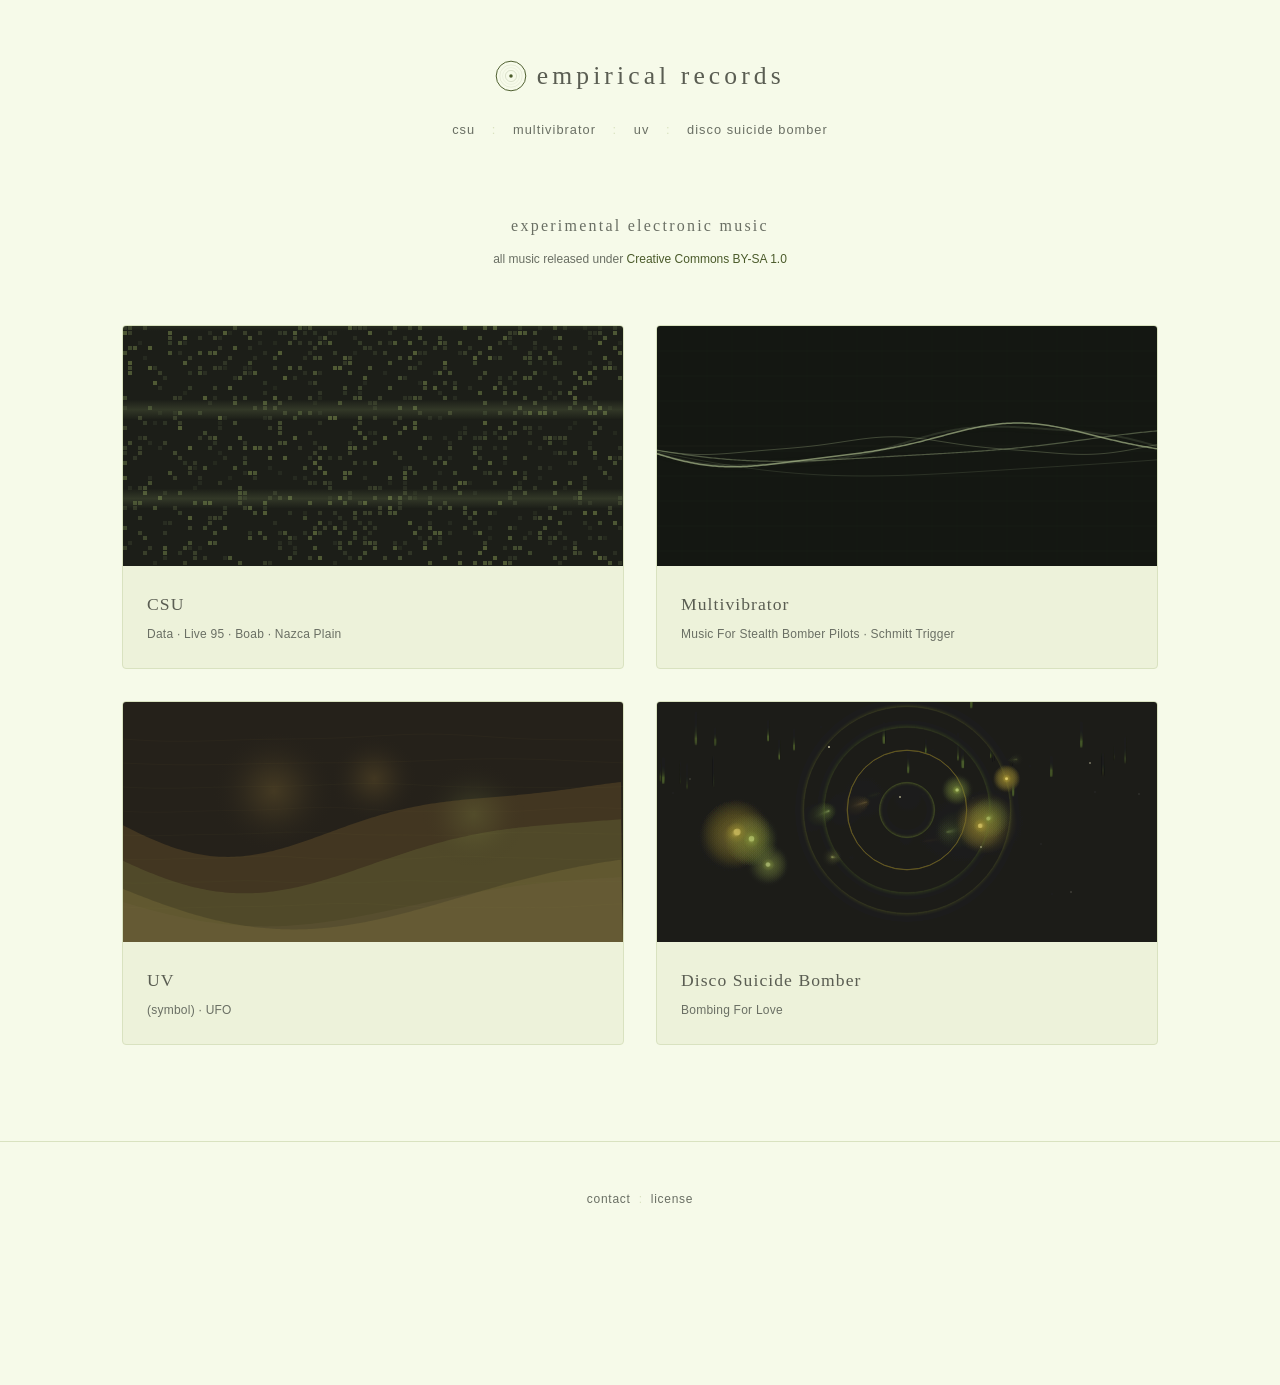
==== commit b5e468e6: "Fix encoding mojibake, add UTF-8 charset, gitignore .claude/ - Replace em dashes with ASCII hyphens " ====
--- a/index.html
+++ b/index.html
@@ -104,7 +104,7 @@
         <a href="https://creativecommons.org/licenses/by-sa/1.0/" target="_blank" rel="noopener">license</a>
     </footer>
 
-    <script src="js/cards.js?v7"></script>
-    <script src="js/player.js?v7"></script>
+    <script src="js/cards.js?v8"></script>
+    <script src="js/player.js?v8"></script>
 </body>
 </html>
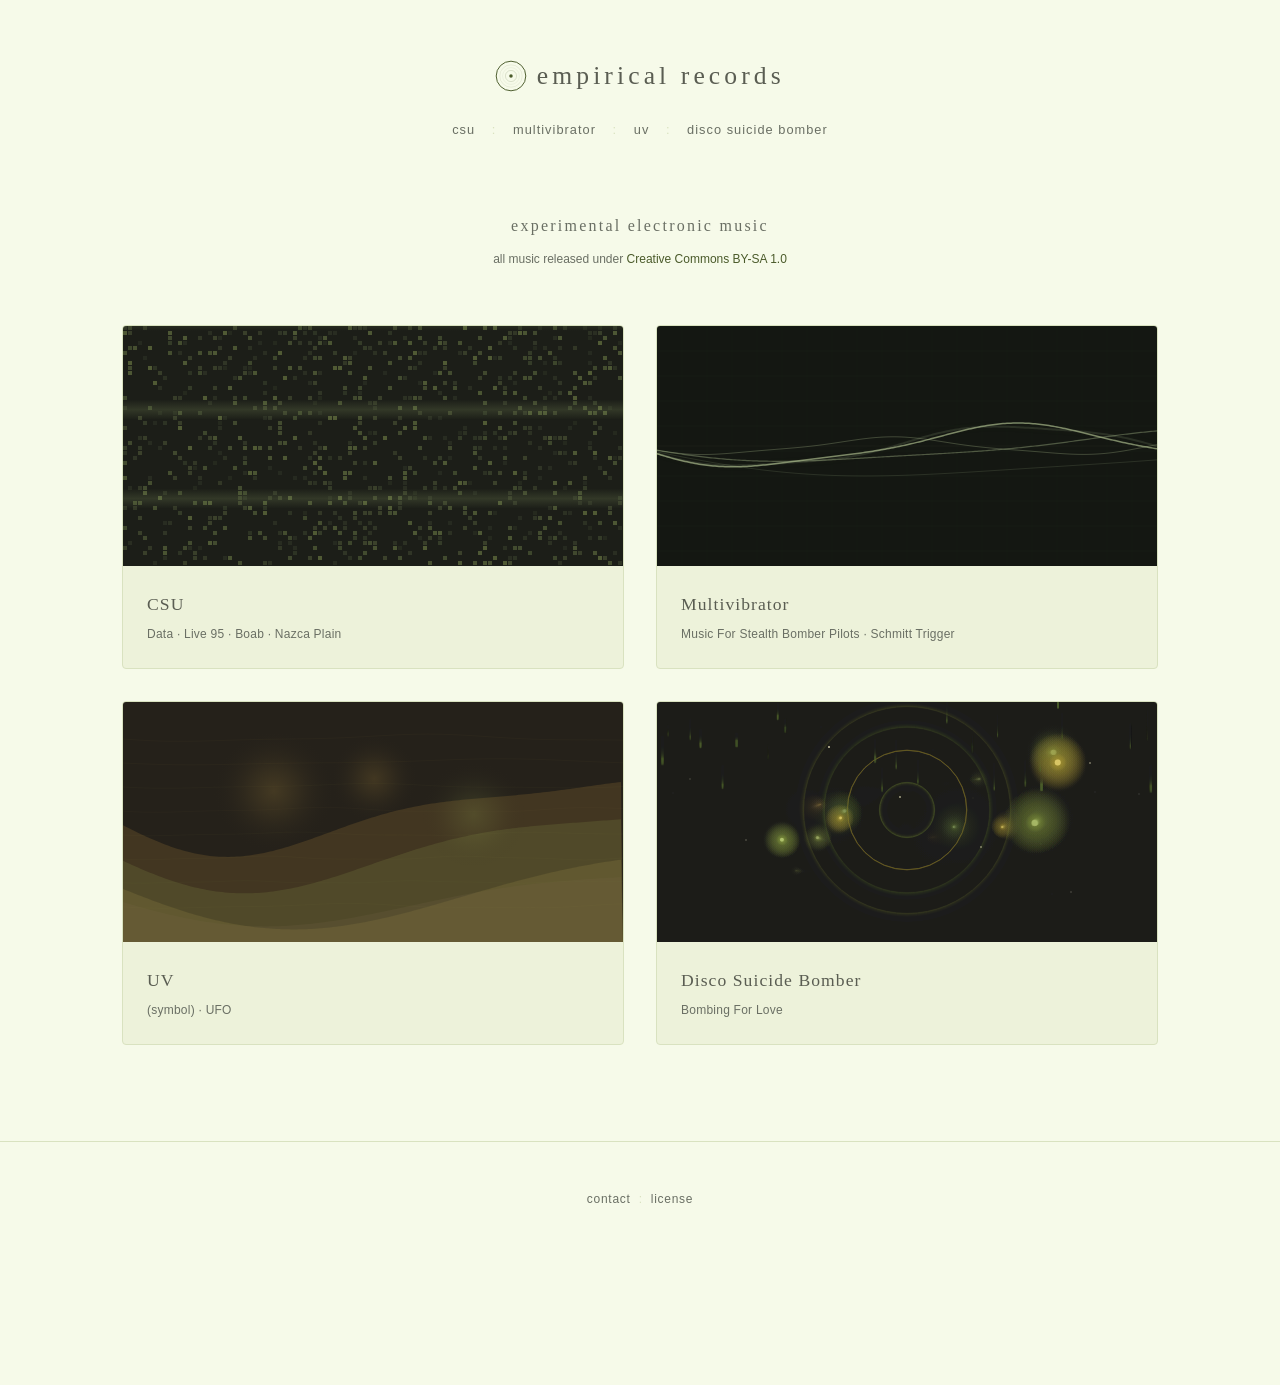
==== commit a53bfbd2: "Add Sentry instrumentation" ====
--- a/index.html
+++ b/index.html
@@ -104,6 +104,8 @@
         <a href="https://creativecommons.org/licenses/by-sa/1.0/" target="_blank" rel="noopener">license</a>
     </footer>
 
+    <script src="js/sentry-config.js?v1"></script>
+    <script src="js/sentry.js?v1" defer></script>
     <script src="js/cards.js?v8"></script>
     <script src="js/player.js?v8"></script>
 </body>
